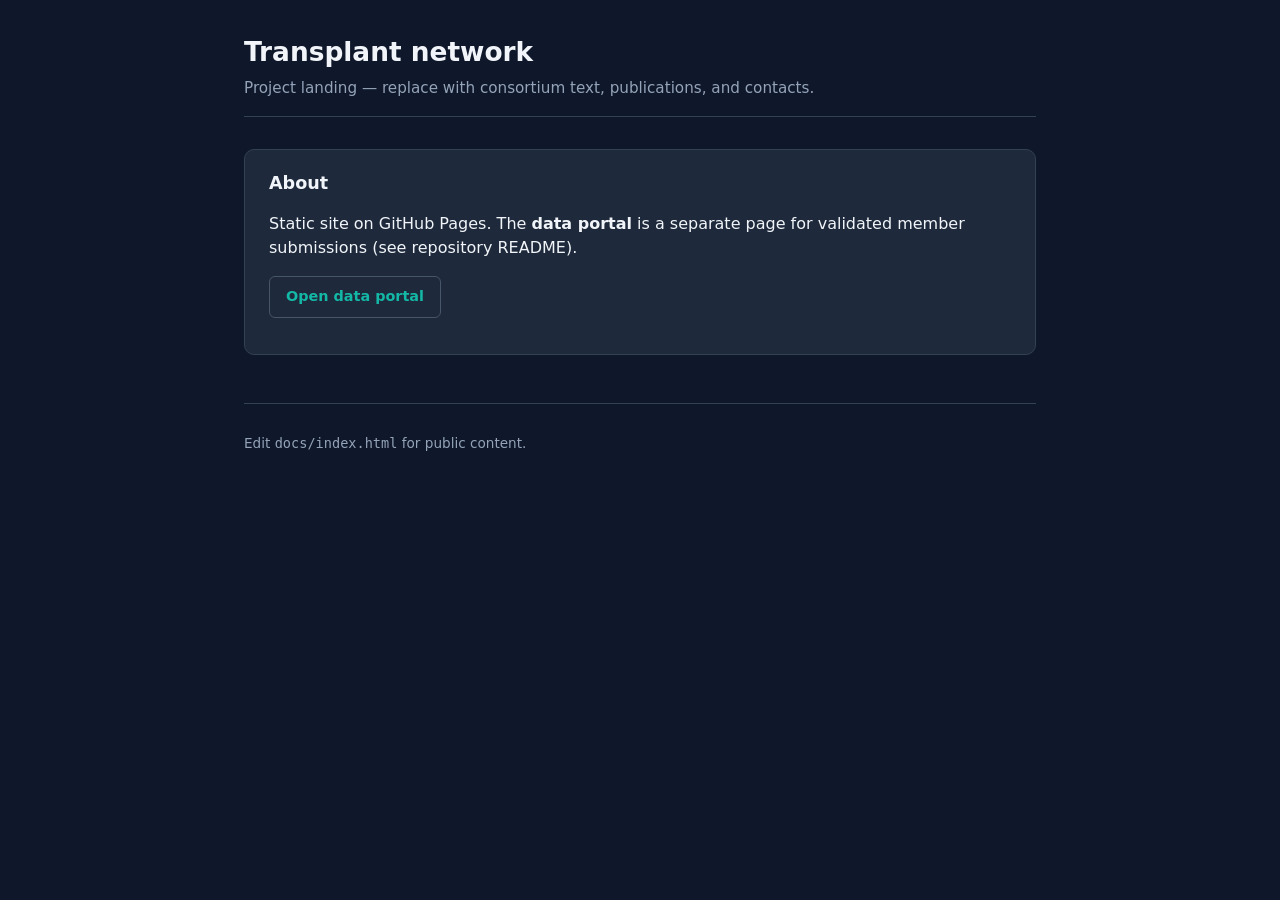
==== docs/index.html @ 09dad9d1 "Publish GitHub Pages site from docs/; stop ignoring docs/, add .nojekyll Co-authored-by: Cursor <cur" ====
<!DOCTYPE html>
<html lang="en">
<head>
  <meta charset="utf-8" />
  <meta name="viewport" content="width=device-width, initial-scale=1" />
  <title>Transplant network</title>
  <link rel="stylesheet" href="./css/style.css" />
</head>
<body>
  <div class="wrap">
    <header class="site-header">
      <h1>Transplant network</h1>
      <p>Project landing — replace with consortium text, publications, and contacts.</p>
    </header>
    <main>
      <section class="card">
        <h2>About</h2>
        <p>
          Static site on GitHub Pages. The <strong>data portal</strong> is a separate page
          for validated member submissions (see repository README).
        </p>
        <p><a class="btn btn-ghost" href="./portal.html">Open data portal</a></p>
      </section>
    </main>
    <footer class="site-footer">
      <p>Edit <code>docs/index.html</code> for public content.</p>
    </footer>
  </div>
</body>
</html>
---- docs/css/style.css ----
:root {
  --bg: #0f172a;
  --surface: #1e293b;
  --muted: #94a3b8;
  --text: #f1f5f9;
  --accent: #14b8a6;
  --danger: #f87171;
  --warn: #fbbf24;
}

* {
  box-sizing: border-box;
}

body {
  margin: 0;
  min-height: 100vh;
  font-family: system-ui, -apple-system, "Segoe UI", Roboto, sans-serif;
  background: var(--bg);
  color: var(--text);
  line-height: 1.5;
}

a {
  color: var(--accent);
}

.wrap {
  max-width: 52rem;
  margin: 0 auto;
  padding: 2rem 1.25rem;
}

.site-header {
  border-bottom: 1px solid #334155;
  margin-bottom: 2rem;
  padding-bottom: 1rem;
}

.site-header h1 {
  margin: 0 0 0.35rem;
  font-size: 1.65rem;
  font-weight: 650;
}

.site-header p {
  margin: 0;
  color: var(--muted);
  font-size: 0.95rem;
}

.card {
  background: var(--surface);
  border-radius: 10px;
  padding: 1.25rem 1.5rem;
  margin-bottom: 1.25rem;
  border: 1px solid #334155;
}

.card h2 {
  margin: 0 0 0.75rem;
  font-size: 1.1rem;
  font-weight: 600;
}

.dropzone {
  border: 2px dashed #475569;
  border-radius: 8px;
  padding: 2rem;
  text-align: center;
  color: var(--muted);
  cursor: pointer;
  transition:
    border-color 0.15s,
    background 0.15s;
}

.dropzone:hover,
.dropzone.dragover {
  border-color: var(--accent);
  background: rgba(20, 184, 166, 0.06);
}

.dropzone input[type="file"] {
  display: none;
}

.btn {
  display: inline-block;
  padding: 0.55rem 1rem;
  border-radius: 6px;
  border: none;
  font-size: 0.9rem;
  font-weight: 600;
  cursor: pointer;
  text-decoration: none;
  background: var(--accent);
  color: #042f2e;
}

.btn:disabled {
  opacity: 0.45;
  cursor: not-allowed;
}

.btn-secondary {
  background: #334155;
  color: var(--text);
  margin-left: 0.5rem;
}

.btn-ghost {
  background: transparent;
  color: var(--accent);
  border: 1px solid #475569;
}

.message-list {
  list-style: none;
  padding: 0;
  margin: 0;
  max-height: 16rem;
  overflow: auto;
  font-size: 0.88rem;
}

.message-list li {
  padding: 0.35rem 0;
  border-bottom: 1px solid #334155;
}

.message-list li.blocking {
  color: var(--danger);
}

.message-list li.warning {
  color: var(--warn);
}

.gate-form input[type="password"] {
  width: 100%;
  max-width: 20rem;
  padding: 0.5rem 0.65rem;
  border-radius: 6px;
  border: 1px solid #475569;
  background: var(--bg);
  color: var(--text);
  margin: 0.5rem 0 1rem;
}

.instructions {
  font-size: 0.88rem;
  color: var(--muted);
  white-space: pre-wrap;
}

.hidden {
  display: none !important;
}

.badge {
  display: inline-block;
  font-size: 0.72rem;
  font-weight: 700;
  padding: 0.15rem 0.45rem;
  border-radius: 4px;
  text-transform: uppercase;
  letter-spacing: 0.04em;
}

.badge-ok {
  background: rgba(20, 184, 166, 0.25);
  color: #5eead4;
}

.badge-fail {
  background: rgba(248, 113, 113, 0.2);
  color: var(--danger);
}

.site-footer {
  margin-top: 3rem;
  padding-top: 1rem;
  border-top: 1px solid #334155;
  font-size: 0.85rem;
  color: var(--muted);
}
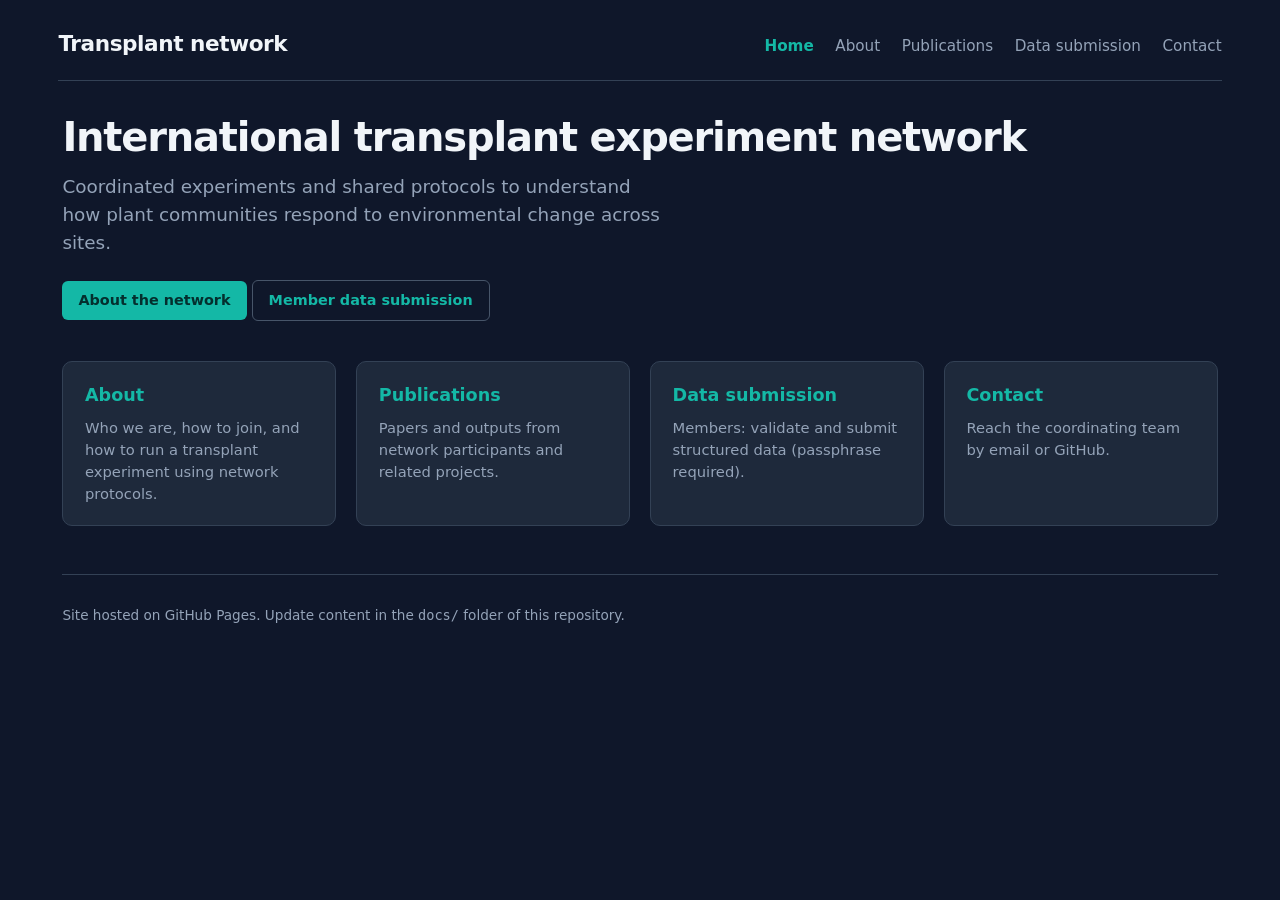
==== commit 6650e2df: "Revamp GitHub Pages site structure and content - Updated `index.html` to enhance navigation and intr" ====
--- a/docs/index.html
+++ b/docs/index.html
@@ -3,27 +3,61 @@
 <head>
   <meta charset="utf-8" />
   <meta name="viewport" content="width=device-width, initial-scale=1" />
-  <title>Transplant network</title>
+  <title>Home — Transplant network</title>
   <link rel="stylesheet" href="./css/style.css" />
 </head>
 <body>
   <div class="wrap">
-    <header class="site-header">
-      <h1>Transplant network</h1>
-      <p>Project landing — replace with consortium text, publications, and contacts.</p>
+    <header class="site-top">
+      <div class="nav-row">
+        <a class="nav-brand" href="./index.html">Transplant network</a>
+        <nav class="site-nav" aria-label="Primary">
+          <ul class="nav-links">
+            <li><a href="./index.html" class="active" aria-current="page">Home</a></li>
+            <li><a href="./about.html">About</a></li>
+            <li><a href="./publications.html">Publications</a></li>
+            <li><a href="./data-submission.html">Data submission</a></li>
+            <li><a href="./contact.html">Contact</a></li>
+          </ul>
+        </nav>
+      </div>
     </header>
+
     <main>
-      <section class="card">
-        <h2>About</h2>
+      <section class="home-hero">
+        <h1>International transplant experiment network</h1>
+        <p class="tagline">
+          Coordinated experiments and shared protocols to understand how plant communities respond
+          to environmental change across sites.
+        </p>
         <p>
-          Static site on GitHub Pages. The <strong>data portal</strong> is a separate page
-          for validated member submissions (see repository README).
+          <a class="btn" href="./about.html">About the network</a>
+          <a class="btn btn-ghost" href="./data-submission.html">Member data submission</a>
         </p>
-        <p><a class="btn btn-ghost" href="./portal.html">Open data portal</a></p>
       </section>
+
+      <div class="home-grid">
+        <a class="home-card" href="./about.html">
+          <h2>About</h2>
+          <p>Who we are, how to join, and how to run a transplant experiment using network protocols.</p>
+        </a>
+        <a class="home-card" href="./publications.html">
+          <h2>Publications</h2>
+          <p>Papers and outputs from network participants and related projects.</p>
+        </a>
+        <a class="home-card" href="./data-submission.html">
+          <h2>Data submission</h2>
+          <p>Members: validate and submit structured data (passphrase required).</p>
+        </a>
+        <a class="home-card" href="./contact.html">
+          <h2>Contact</h2>
+          <p>Reach the coordinating team by email or GitHub.</p>
+        </a>
+      </div>
     </main>
+
     <footer class="site-footer">
-      <p>Edit <code>docs/index.html</code> for public content.</p>
+      <p>Site hosted on GitHub Pages. Update content in the <code>docs/</code> folder of this repository.</p>
     </footer>
   </div>
 </body>
--- a/docs/css/style.css
+++ b/docs/css/style.css
@@ -26,9 +26,63 @@
 }
 
 .wrap {
-  max-width: 52rem;
+  max-width: min(94vw, 76rem);
   margin: 0 auto;
-  padding: 2rem 1.25rem;
+  padding: 2rem 1.5rem;
+}
+
+.site-top {
+  border-bottom: 1px solid #334155;
+  margin: -0.25rem -0.25rem 2rem;
+  padding-bottom: 1.25rem;
+}
+
+@media (min-width: 640px) {
+  .nav-row {
+    display: flex;
+    flex-wrap: wrap;
+    align-items: baseline;
+    justify-content: space-between;
+    gap: 1rem 1.5rem;
+  }
+}
+
+.nav-brand {
+  font-size: 1.35rem;
+  font-weight: 700;
+  color: var(--text);
+  text-decoration: none;
+  letter-spacing: -0.02em;
+}
+
+.nav-brand:hover {
+  color: var(--accent);
+}
+
+.nav-links {
+  display: flex;
+  flex-wrap: wrap;
+  align-items: center;
+  gap: 0.5rem 1.35rem;
+  list-style: none;
+  padding: 0;
+  margin: 0;
+}
+
+.nav-links a {
+  color: var(--muted);
+  text-decoration: none;
+  font-size: 0.95rem;
+  font-weight: 500;
+}
+
+.nav-links a:hover {
+  color: var(--accent);
+}
+
+.nav-links a.active {
+  color: var(--accent);
+  font-weight: 600;
 }
 
 .site-header {
@@ -39,14 +93,125 @@
 
 .site-header h1 {
   margin: 0 0 0.35rem;
-  font-size: 1.65rem;
+  font-size: clamp(1.65rem, 3vw, 2.1rem);
   font-weight: 650;
 }
 
-.site-header p {
-  margin: 0;
-  color: var(--muted);
-  font-size: 0.95rem;
+.site-header .lead {
+  margin: 0;
+  color: var(--muted);
+  font-size: clamp(1rem, 1.5vw, 1.1rem);
+  max-width: 55ch;
+}
+
+.prose {
+  font-size: 1.05rem;
+  line-height: 1.65;
+  max-width: 65ch;
+}
+
+.prose h2 {
+  font-size: 1.35rem;
+  margin: 2rem 0 0.65rem;
+  font-weight: 650;
+}
+
+.prose h2:first-child {
+  margin-top: 0;
+}
+
+.prose h3 {
+  font-size: 1.1rem;
+  margin: 1.35rem 0 0.5rem;
+  font-weight: 600;
+  color: var(--text);
+}
+
+.prose p {
+  margin: 0 0 1rem;
+  color: #e2e8f0;
+}
+
+.prose ul,
+.prose ol {
+  margin: 0 0 1rem;
+  padding-left: 1.35rem;
+}
+
+.prose li {
+  margin-bottom: 0.35rem;
+}
+
+.prose a {
+  font-weight: 500;
+}
+
+.home-hero {
+  margin-bottom: 2.5rem;
+}
+
+.home-hero h1 {
+  margin: 0 0 0.75rem;
+  font-size: clamp(1.85rem, 4vw, 2.5rem);
+  font-weight: 700;
+  letter-spacing: -0.03em;
+  line-height: 1.2;
+}
+
+.home-hero .tagline {
+  font-size: 1.15rem;
+  color: var(--muted);
+  max-width: 52ch;
+  margin: 0 0 1.5rem;
+}
+
+.home-grid {
+  display: grid;
+  gap: 1.25rem;
+  grid-template-columns: repeat(auto-fill, minmax(min(100%, 17rem), 1fr));
+  margin-top: 1.5rem;
+}
+
+.home-card {
+  display: block;
+  background: var(--surface);
+  border: 1px solid #334155;
+  border-radius: 10px;
+  padding: 1.25rem 1.35rem;
+  text-decoration: none;
+  color: inherit;
+  transition:
+    border-color 0.15s,
+    background 0.15s;
+}
+
+.home-card:hover {
+  border-color: var(--accent);
+  background: rgba(20, 184, 166, 0.06);
+}
+
+.home-card h2 {
+  margin: 0 0 0.5rem;
+  font-size: 1.1rem;
+  font-weight: 600;
+  color: var(--accent);
+}
+
+.home-card p {
+  margin: 0;
+  font-size: 0.92rem;
+  color: var(--muted);
+  line-height: 1.5;
+}
+
+.citation {
+  background: var(--surface);
+  border-left: 3px solid var(--accent);
+  padding: 1rem 1.25rem;
+  margin: 1rem 0 1.5rem;
+  border-radius: 0 8px 8px 0;
+  font-size: 0.98rem;
+  line-height: 1.55;
 }
 
 .card {
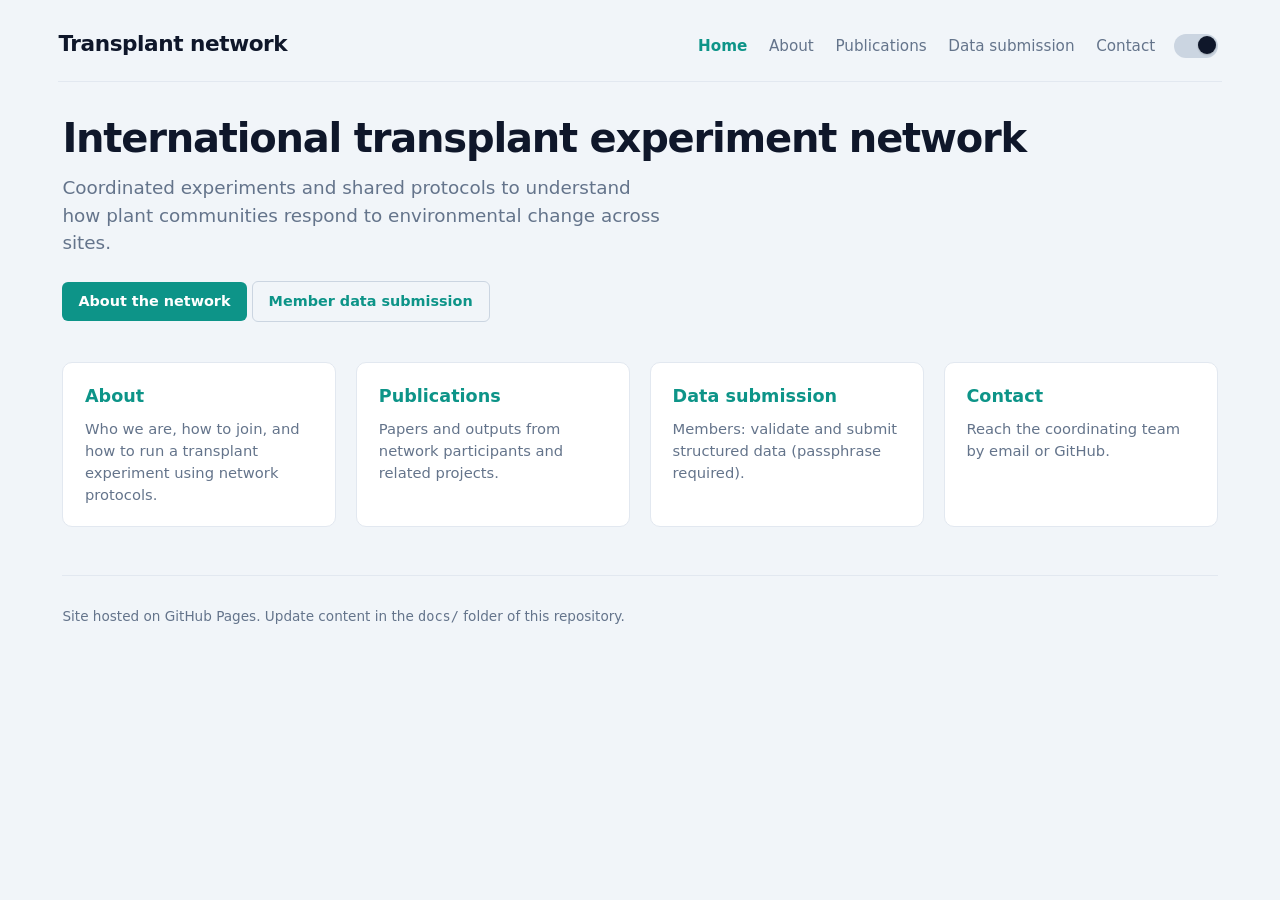
==== commit 8b49b3bb: "Add theme toggle functionality and related scripts - Introduced a theme toggle button in `about.html" ====
--- a/docs/index.html
+++ b/docs/index.html
@@ -4,6 +4,7 @@
   <meta charset="utf-8" />
   <meta name="viewport" content="width=device-width, initial-scale=1" />
   <title>Home — Transplant network</title>
+  <script src="./js/theme-head.js"></script>
   <link rel="stylesheet" href="./css/style.css" />
 </head>
 <body>
@@ -19,6 +20,11 @@
             <li><a href="./data-submission.html">Data submission</a></li>
             <li><a href="./contact.html">Contact</a></li>
           </ul>
+          <button type="button" class="theme-toggle" id="theme-toggle" role="switch" aria-checked="false" aria-label="Theme: dark. Activate to use light theme." title="Switch to light theme">
+            <span class="theme-toggle-track" aria-hidden="true">
+              <span class="theme-toggle-thumb"></span>
+            </span>
+          </button>
         </nav>
       </div>
     </header>
@@ -60,5 +66,6 @@
       <p>Site hosted on GitHub Pages. Update content in the <code>docs/</code> folder of this repository.</p>
     </footer>
   </div>
+  <script src="./js/theme.js" defer></script>
 </body>
 </html>
--- a/docs/css/style.css
+++ b/docs/css/style.css
@@ -6,6 +6,36 @@
   --accent: #14b8a6;
   --danger: #f87171;
   --warn: #fbbf24;
+  --border: #334155;
+  --border-strong: #475569;
+  --prose-muted: #e2e8f0;
+  --btn-secondary-bg: #334155;
+  --btn-secondary-fg: #f1f5f9;
+  --badge-ok-bg: rgba(20, 184, 166, 0.25);
+  --badge-ok-fg: #5eead4;
+  --badge-fail-bg: rgba(248, 113, 113, 0.2);
+  --accent-soft: rgba(20, 184, 166, 0.06);
+  --btn-primary-fg: #042f2e;
+}
+
+[data-theme="light"] {
+  --bg: #f1f5f9;
+  --surface: #ffffff;
+  --muted: #64748b;
+  --text: #0f172a;
+  --accent: #0d9488;
+  --danger: #dc2626;
+  --warn: #b45309;
+  --border: #e2e8f0;
+  --border-strong: #cbd5e1;
+  --prose-muted: #334155;
+  --btn-secondary-bg: #e2e8f0;
+  --btn-secondary-fg: #0f172a;
+  --badge-ok-bg: rgba(13, 148, 136, 0.18);
+  --badge-ok-fg: #0f766e;
+  --badge-fail-bg: rgba(220, 38, 38, 0.12);
+  --accent-soft: rgba(13, 148, 136, 0.08);
+  --btn-primary-fg: #ffffff;
 }
 
 * {
@@ -32,7 +62,7 @@
 }
 
 .site-top {
-  border-bottom: 1px solid #334155;
+  border-bottom: 1px solid var(--border);
   margin: -0.25rem -0.25rem 2rem;
   padding-bottom: 1.25rem;
 }
@@ -85,8 +115,69 @@
   font-weight: 600;
 }
 
+.site-nav {
+  display: flex;
+  flex-wrap: wrap;
+  align-items: center;
+  gap: 0.65rem 1rem;
+}
+
+.theme-toggle {
+  display: inline-flex;
+  align-items: center;
+  justify-content: center;
+  padding: 0.2rem;
+  font: inherit;
+  color: inherit;
+  background: transparent;
+  border: none;
+  border-radius: 9999px;
+  cursor: pointer;
+  vertical-align: middle;
+}
+
+.theme-toggle:hover .theme-toggle-track {
+  opacity: 0.92;
+  filter: brightness(1.08);
+}
+
+.theme-toggle:focus-visible {
+  outline: 2px solid var(--accent);
+  outline-offset: 3px;
+}
+
+.theme-toggle-track {
+  display: block;
+  position: relative;
+  width: 2.75rem;
+  height: 1.5rem;
+  border-radius: 9999px;
+  background: var(--border-strong);
+  transition:
+    background 0.18s ease,
+    box-shadow 0.18s ease;
+}
+
+.theme-toggle-thumb {
+  position: absolute;
+  top: 2px;
+  left: 2px;
+  width: 1.125rem;
+  height: 1.125rem;
+  border-radius: 50%;
+  background: var(--text);
+  box-shadow:
+    0 1px 2px rgb(0 0 0 / 0.2),
+    0 0 1px rgb(0 0 0 / 0.12);
+  transition: transform 0.22s ease;
+}
+
+[data-theme="light"] .theme-toggle-thumb {
+  transform: translateX(calc(2.75rem - 1.125rem - 4px));
+}
+
 .site-header {
-  border-bottom: 1px solid #334155;
+  border-bottom: 1px solid var(--border);
   margin-bottom: 2rem;
   padding-bottom: 1rem;
 }
@@ -129,7 +220,7 @@
 
 .prose p {
   margin: 0 0 1rem;
-  color: #e2e8f0;
+  color: var(--prose-muted);
 }
 
 .prose ul,
@@ -175,7 +266,7 @@
 .home-card {
   display: block;
   background: var(--surface);
-  border: 1px solid #334155;
+  border: 1px solid var(--border);
   border-radius: 10px;
   padding: 1.25rem 1.35rem;
   text-decoration: none;
@@ -187,7 +278,7 @@
 
 .home-card:hover {
   border-color: var(--accent);
-  background: rgba(20, 184, 166, 0.06);
+  background: var(--accent-soft);
 }
 
 .home-card h2 {
@@ -212,6 +303,8 @@
   border-radius: 0 8px 8px 0;
   font-size: 0.98rem;
   line-height: 1.55;
+  border: 1px solid var(--border);
+  border-left-width: 3px;
 }
 
 .card {
@@ -219,7 +312,7 @@
   border-radius: 10px;
   padding: 1.25rem 1.5rem;
   margin-bottom: 1.25rem;
-  border: 1px solid #334155;
+  border: 1px solid var(--border);
 }
 
 .card h2 {
@@ -229,7 +322,7 @@
 }
 
 .dropzone {
-  border: 2px dashed #475569;
+  border: 2px dashed var(--border-strong);
   border-radius: 8px;
   padding: 2rem;
   text-align: center;
@@ -243,7 +336,7 @@
 .dropzone:hover,
 .dropzone.dragover {
   border-color: var(--accent);
-  background: rgba(20, 184, 166, 0.06);
+  background: var(--accent-soft);
 }
 
 .dropzone input[type="file"] {
@@ -260,7 +353,7 @@
   cursor: pointer;
   text-decoration: none;
   background: var(--accent);
-  color: #042f2e;
+  color: var(--btn-primary-fg);
 }
 
 .btn:disabled {
@@ -269,15 +362,15 @@
 }
 
 .btn-secondary {
-  background: #334155;
-  color: var(--text);
+  background: var(--btn-secondary-bg);
+  color: var(--btn-secondary-fg);
   margin-left: 0.5rem;
 }
 
 .btn-ghost {
   background: transparent;
   color: var(--accent);
-  border: 1px solid #475569;
+  border: 1px solid var(--border-strong);
 }
 
 .message-list {
@@ -291,7 +384,7 @@
 
 .message-list li {
   padding: 0.35rem 0;
-  border-bottom: 1px solid #334155;
+  border-bottom: 1px solid var(--border);
 }
 
 .message-list li.blocking {
@@ -307,7 +400,7 @@
   max-width: 20rem;
   padding: 0.5rem 0.65rem;
   border-radius: 6px;
-  border: 1px solid #475569;
+  border: 1px solid var(--border-strong);
   background: var(--bg);
   color: var(--text);
   margin: 0.5rem 0 1rem;
@@ -334,19 +427,19 @@
 }
 
 .badge-ok {
-  background: rgba(20, 184, 166, 0.25);
-  color: #5eead4;
+  background: var(--badge-ok-bg);
+  color: var(--badge-ok-fg);
 }
 
 .badge-fail {
-  background: rgba(248, 113, 113, 0.2);
+  background: var(--badge-fail-bg);
   color: var(--danger);
 }
 
 .site-footer {
   margin-top: 3rem;
   padding-top: 1rem;
-  border-top: 1px solid #334155;
+  border-top: 1px solid var(--border);
   font-size: 0.85rem;
   color: var(--muted);
 }
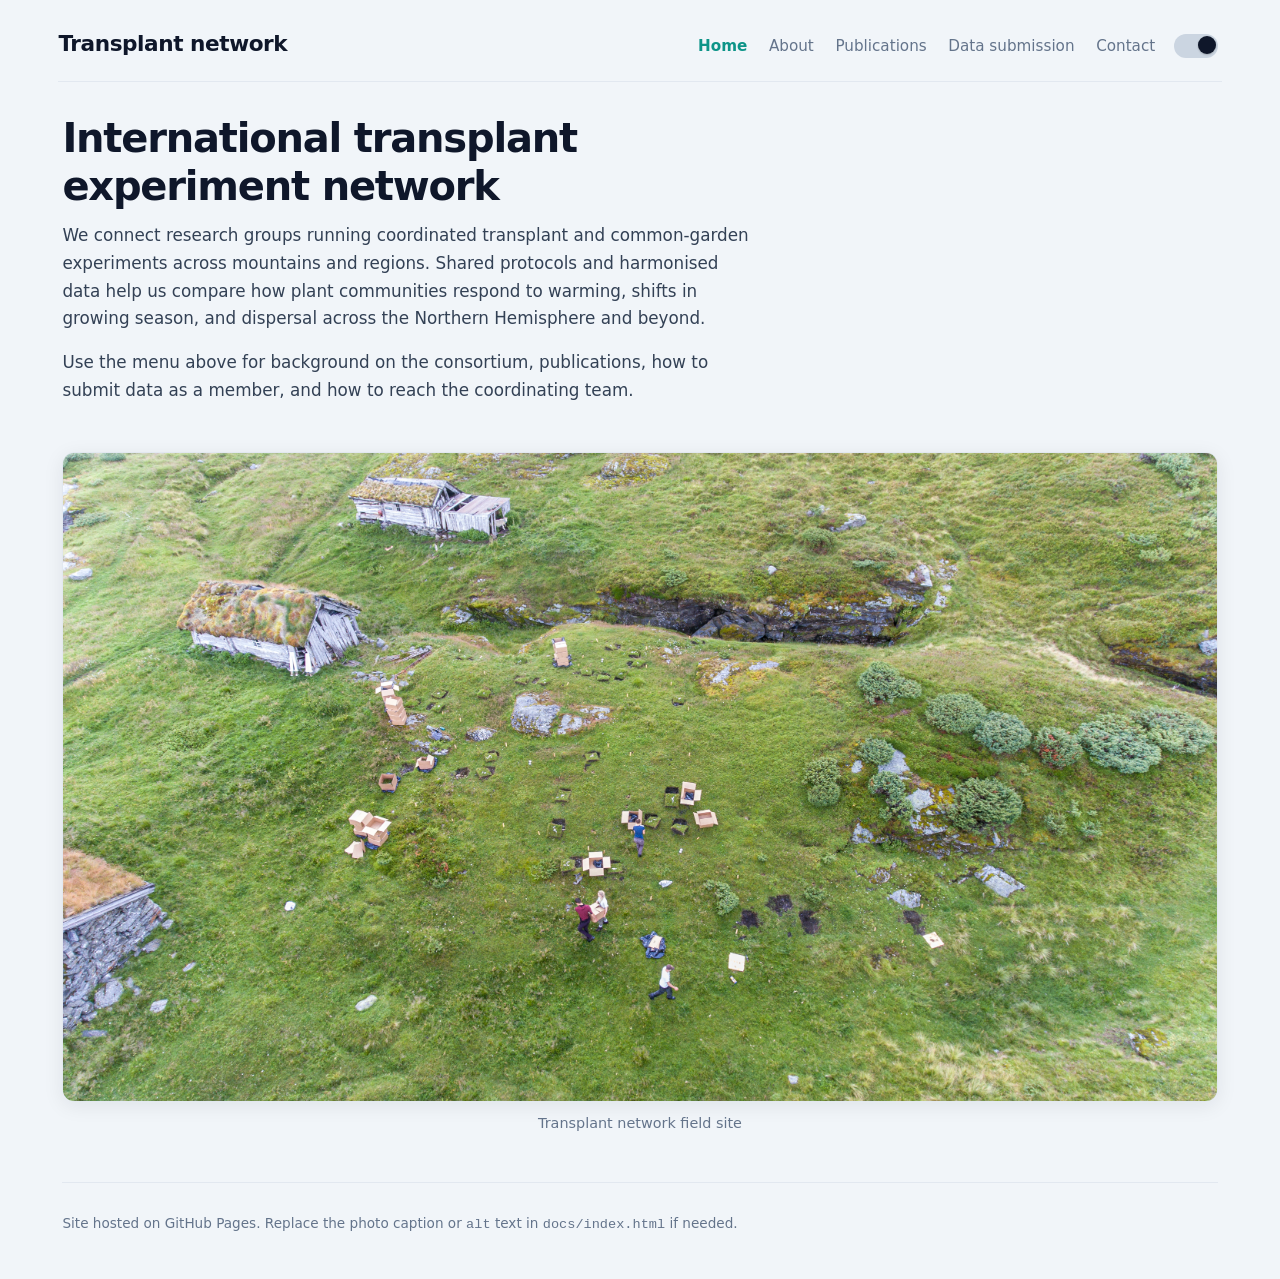
==== commit 7832fad2: "Enhance homepage layout and add static images - Updated `index.html` to improve content structure an" ====
--- a/docs/index.html
+++ b/docs/index.html
@@ -29,41 +29,34 @@
       </div>
     </header>
 
-    <main>
-      <section class="home-hero">
+    <main class="home-main">
+      <div class="home-copy prose">
         <h1>International transplant experiment network</h1>
-        <p class="tagline">
-          Coordinated experiments and shared protocols to understand how plant communities respond
-          to environmental change across sites.
+        <p>
+          We connect research groups running coordinated transplant and common-garden experiments
+          across mountains and regions. Shared protocols and harmonised data help us compare how
+          plant communities respond to warming, shifts in growing season, and dispersal across the
+          Northern Hemisphere and beyond.
         </p>
         <p>
-          <a class="btn" href="./about.html">About the network</a>
-          <a class="btn btn-ghost" href="./data-submission.html">Member data submission</a>
+          Use the menu above for background on the consortium, publications, how to submit data
+          as a member, and how to reach the coordinating team.
         </p>
-      </section>
+      </div>
 
-      <div class="home-grid">
-        <a class="home-card" href="./about.html">
-          <h2>About</h2>
-          <p>Who we are, how to join, and how to run a transplant experiment using network protocols.</p>
-        </a>
-        <a class="home-card" href="./publications.html">
-          <h2>Publications</h2>
-          <p>Papers and outputs from network participants and related projects.</p>
-        </a>
-        <a class="home-card" href="./data-submission.html">
-          <h2>Data submission</h2>
-          <p>Members: validate and submit structured data (passphrase required).</p>
-        </a>
-        <a class="home-card" href="./contact.html">
-          <h2>Contact</h2>
-          <p>Reach the coordinating team by email or GitHub.</p>
-        </a>
-      </div>
+      <figure class="home-photo">
+        <img
+          src="./images/DJI_0126.jpg"
+          alt="Aerial view of a transplant experiment field site."
+          width="3000"
+          height="1685"
+        />
+        <figcaption class="home-photo-caption">Transplant network field site</figcaption>
+      </figure>
     </main>
 
     <footer class="site-footer">
-      <p>Site hosted on GitHub Pages. Update content in the <code>docs/</code> folder of this repository.</p>
+      <p>Site hosted on GitHub Pages. Replace the photo caption or <code>alt</code> text in <code>docs/index.html</code> if needed.</p>
     </footer>
   </div>
   <script src="./js/theme.js" defer></script>
--- a/docs/css/style.css
+++ b/docs/css/style.css
@@ -237,62 +237,45 @@
   font-weight: 500;
 }
 
-.home-hero {
-  margin-bottom: 2.5rem;
-}
-
-.home-hero h1 {
+.home-main {
+  display: flex;
+  flex-direction: column;
+  gap: 2rem;
+}
+
+.home-copy h1 {
   margin: 0 0 0.75rem;
   font-size: clamp(1.85rem, 4vw, 2.5rem);
   font-weight: 700;
   letter-spacing: -0.03em;
   line-height: 1.2;
-}
-
-.home-hero .tagline {
-  font-size: 1.15rem;
-  color: var(--muted);
-  max-width: 52ch;
-  margin: 0 0 1.5rem;
-}
-
-.home-grid {
-  display: grid;
-  gap: 1.25rem;
-  grid-template-columns: repeat(auto-fill, minmax(min(100%, 17rem), 1fr));
-  margin-top: 1.5rem;
-}
-
-.home-card {
+  color: var(--text);
+}
+
+.home-photo {
+  margin: 0;
+  padding: 0;
+  max-width: 100%;
+}
+
+.home-photo img {
   display: block;
-  background: var(--surface);
+  width: 100%;
+  height: auto;
+  border-radius: 12px;
   border: 1px solid var(--border);
-  border-radius: 10px;
-  padding: 1.25rem 1.35rem;
-  text-decoration: none;
-  color: inherit;
-  transition:
-    border-color 0.15s,
-    background 0.15s;
-}
-
-.home-card:hover {
-  border-color: var(--accent);
-  background: var(--accent-soft);
-}
-
-.home-card h2 {
-  margin: 0 0 0.5rem;
-  font-size: 1.1rem;
-  font-weight: 600;
-  color: var(--accent);
-}
-
-.home-card p {
-  margin: 0;
-  font-size: 0.92rem;
-  color: var(--muted);
-  line-height: 1.5;
+  box-shadow: 0 4px 28px rgb(0 0 0 / 0.18);
+}
+
+[data-theme="light"] .home-photo img {
+  box-shadow: 0 4px 20px rgb(15 23 42 / 0.08);
+}
+
+.home-photo-caption {
+  margin: 0.65rem 0 0;
+  font-size: 0.9rem;
+  color: var(--muted);
+  text-align: center;
 }
 
 .citation {
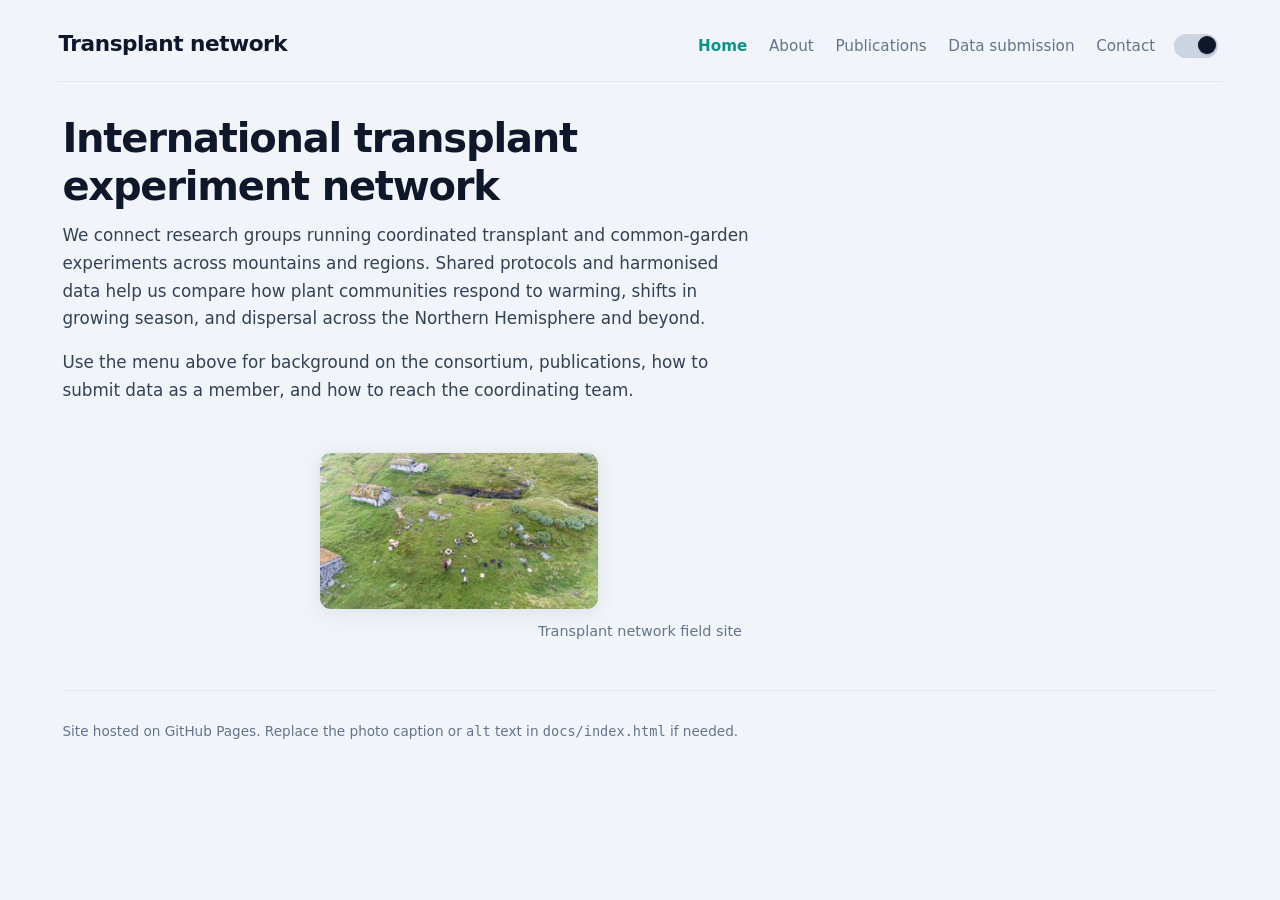
==== commit 8cd6f3fd: "Update homepage image and styling for improved performance and layout - Replaced the original high-r" ====
--- a/docs/index.html
+++ b/docs/index.html
@@ -46,10 +46,11 @@
 
       <figure class="home-photo">
         <img
-          src="./images/DJI_0126.jpg"
+          src="./images/DJI_0126-web.jpg"
           alt="Aerial view of a transplant experiment field site."
-          width="3000"
-          height="1685"
+          width="640"
+          height="359"
+          decoding="async"
         />
         <figcaption class="home-photo-caption">Transplant network field site</figcaption>
       </figure>
--- a/docs/css/style.css
+++ b/docs/css/style.css
@@ -253,14 +253,17 @@
 }
 
 .home-photo {
-  margin: 0;
+  margin: 0 auto;
   padding: 0;
+  align-self: center;
+  width: fit-content;
   max-width: 100%;
 }
 
 .home-photo img {
   display: block;
-  width: 100%;
+  width: auto;
+  max-width: min(100%, 280px);
   height: auto;
   border-radius: 12px;
   border: 1px solid var(--border);
